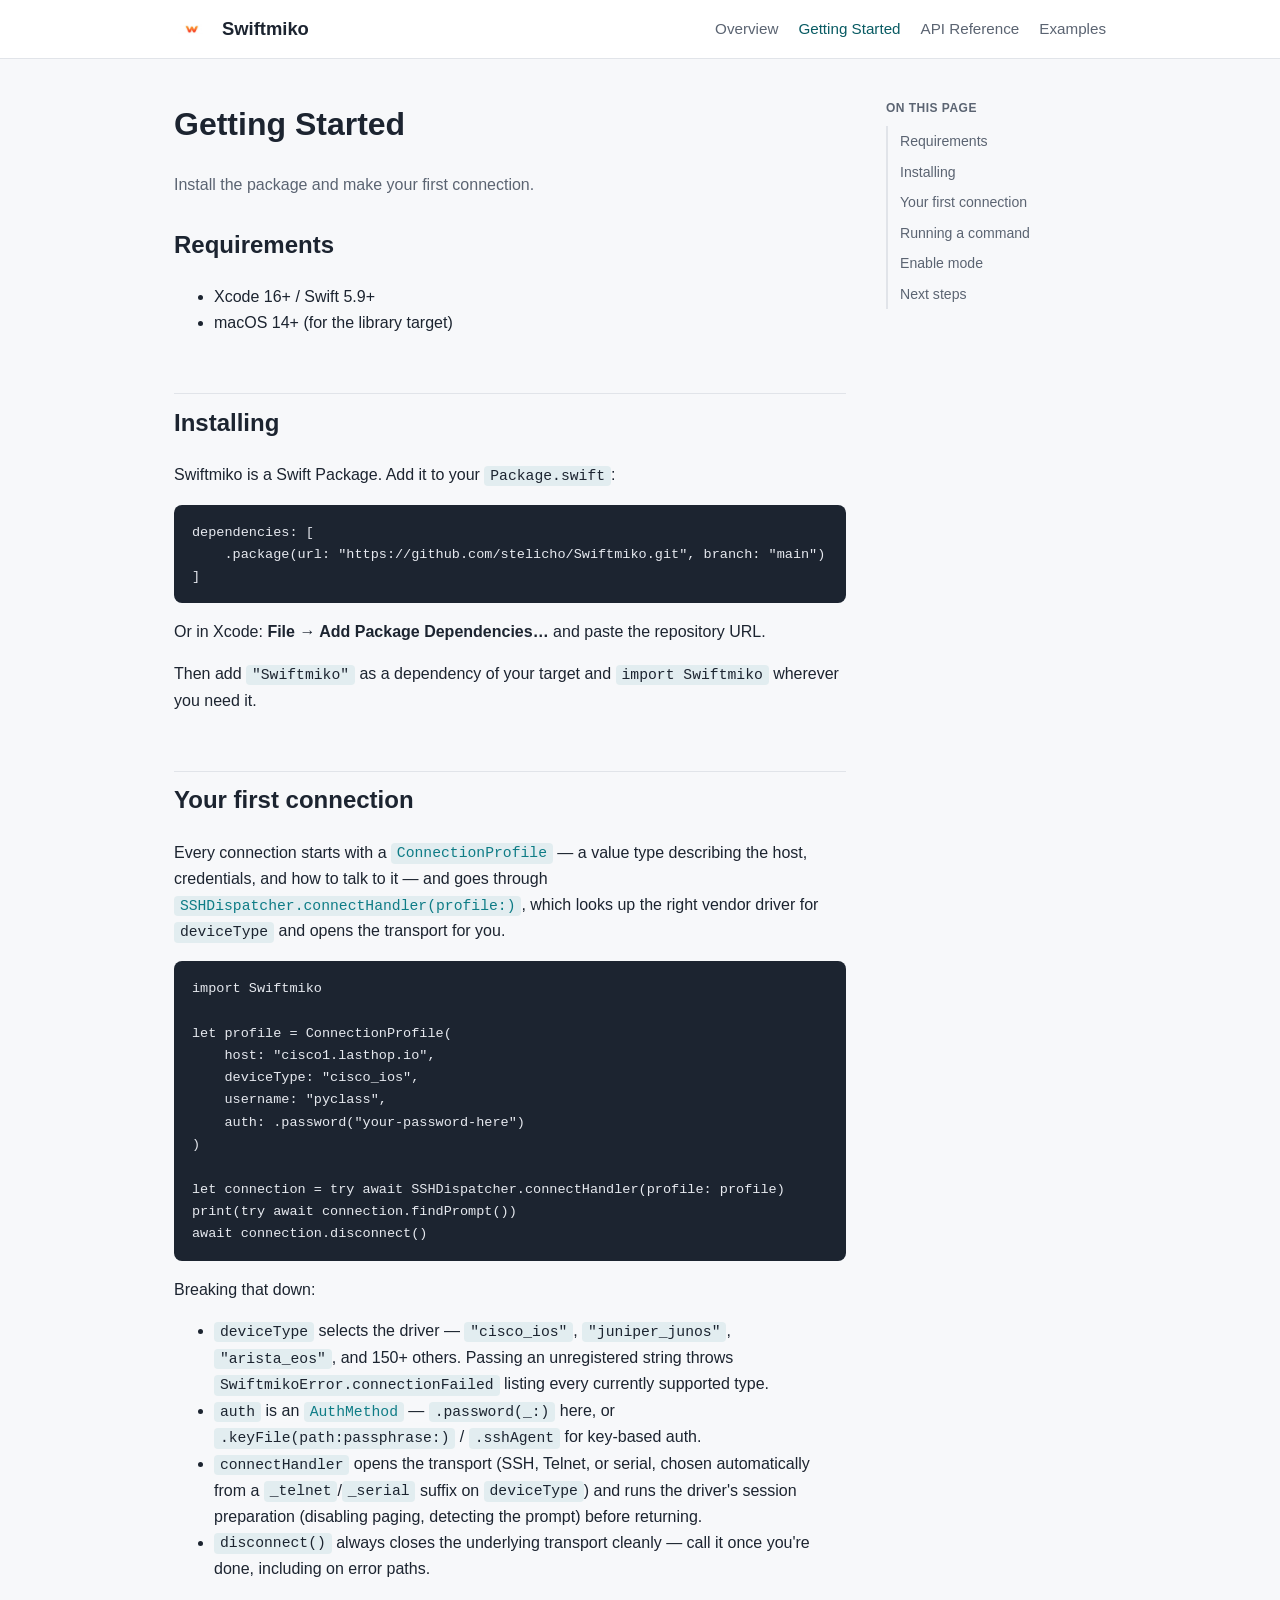
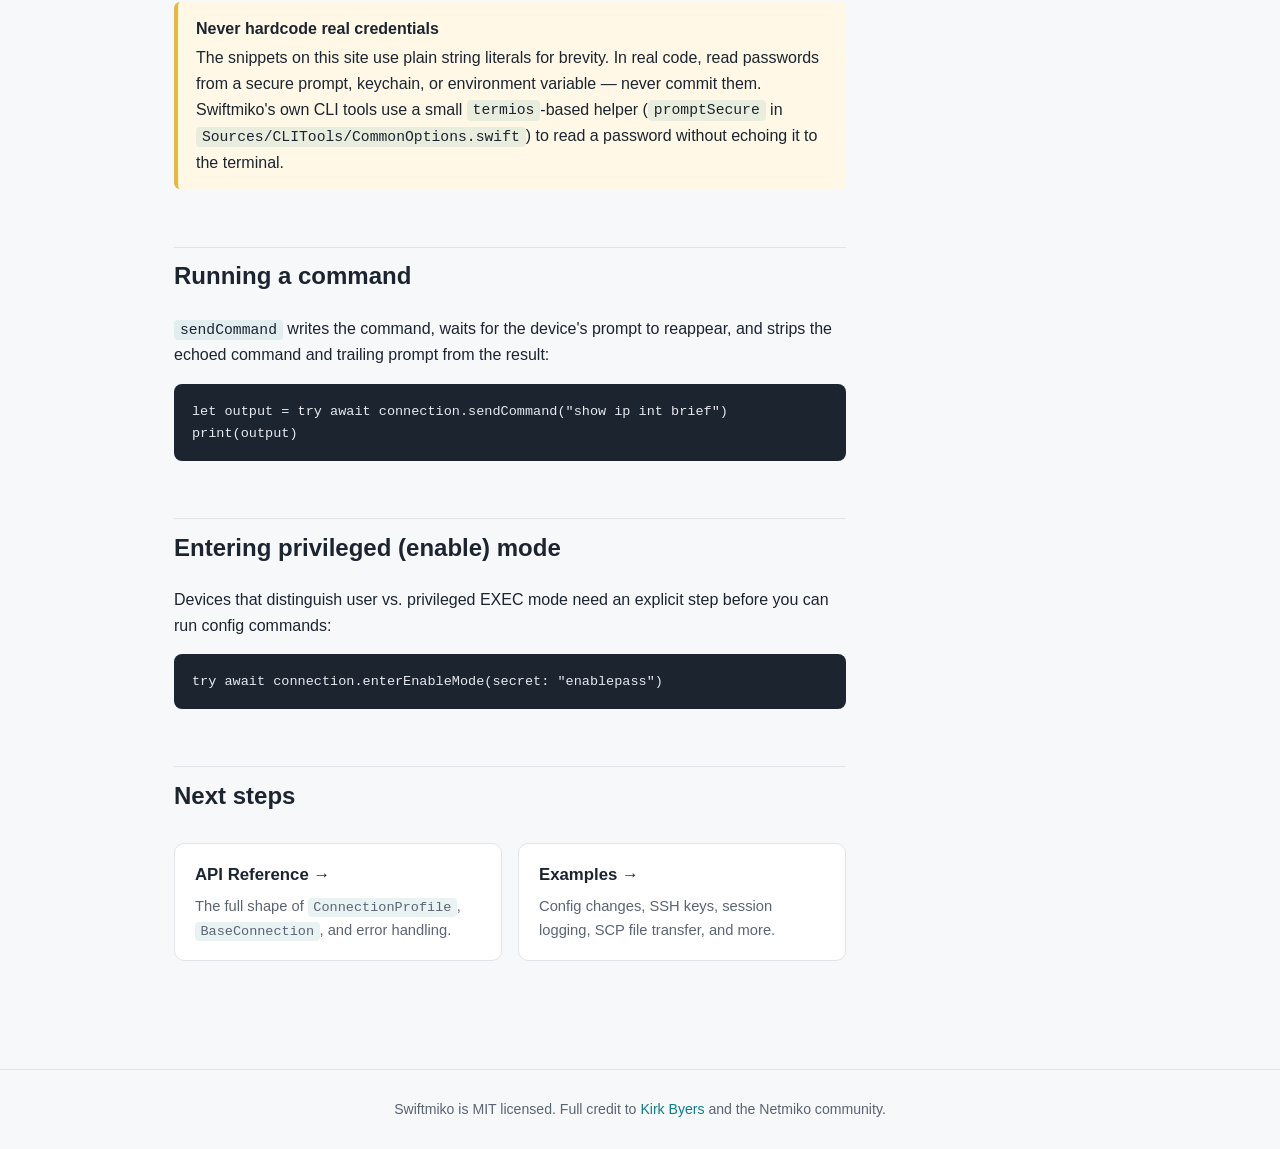
==== Docs/getting-started.html @ 96a62c95 "Add HTML documentation site to Docs/ Static, dependency-free reference covering getting started, the" ====
<!DOCTYPE html>
<html lang="en">
<head>
    <meta charset="UTF-8">
    <meta name="viewport" content="width=device-width, initial-scale=1.0">
    <title>Getting Started — Swiftmiko</title>
    <link rel="stylesheet" href="./styles.css">
</head>
<body>
    <header class="site-header">
        <div class="header-inner">
            <img class="logo" src="../Images/Swiftmiko-Icons/favicon/apple-touch-icon.png" alt="Swiftmiko icon">
            <span class="site-title">Swiftmiko</span>
            <nav class="site-nav">
                <a href="./index.html">Overview</a>
                <a href="./getting-started.html" class="active">Getting Started</a>
                <a href="./api-reference.html">API Reference</a>
                <a href="./examples.html">Examples</a>
            </nav>
        </div>
    </header>

    <main>
        <div class="layout">
            <div class="content">
                <h1>Getting Started</h1>
                <p class="muted">Install the package and make your first connection.</p>

                <h2 id="requirements">Requirements</h2>
                <ul>
                    <li>Xcode 16+ / Swift 5.9+</li>
                    <li>macOS 14+ (for the library target)</li>
                </ul>

                <h2 id="installing">Installing</h2>
                <p>Swiftmiko is a Swift Package. Add it to your <code>Package.swift</code>:</p>
                <pre><code>dependencies: [
    .package(url: "https://github.com/stelicho/Swiftmiko.git", branch: "main")
]</code></pre>
                <p>Or in Xcode: <strong>File → Add Package Dependencies…</strong> and paste the repository URL.</p>
                <p>
                    Then add <code>"Swiftmiko"</code> as a dependency of your target and
                    <code>import Swiftmiko</code> wherever you need it.
                </p>

                <h2 id="first-connection">Your first connection</h2>
                <p>
                    Every connection starts with a <a href="./api-reference.html#connection-profile"><code>ConnectionProfile</code></a> —
                    a value type describing the host, credentials, and how to talk to
                    it — and goes through
                    <a href="./api-reference.html#ssh-dispatcher"><code>SSHDispatcher.connectHandler(profile:)</code></a>,
                    which looks up the right vendor driver for <code>deviceType</code>
                    and opens the transport for you.
                </p>
                <pre><code>import Swiftmiko

let profile = ConnectionProfile(
    host: "cisco1.lasthop.io",
    deviceType: "cisco_ios",
    username: "pyclass",
    auth: .password("your-password-here")
)

let connection = try await SSHDispatcher.connectHandler(profile: profile)
print(try await connection.findPrompt())
await connection.disconnect()</code></pre>

                <p>Breaking that down:</p>
                <ul>
                    <li><code>deviceType</code> selects the driver — <code>"cisco_ios"</code>, <code>"juniper_junos"</code>, <code>"arista_eos"</code>, and 150+ others. Passing an unregistered string throws <code>SwiftmikoError.connectionFailed</code> listing every currently supported type.</li>
                    <li><code>auth</code> is an <a href="./api-reference.html#auth-method"><code>AuthMethod</code></a> — <code>.password(_:)</code> here, or <code>.keyFile(path:passphrase:)</code> / <code>.sshAgent</code> for key-based auth.</li>
                    <li><code>connectHandler</code> opens the transport (SSH, Telnet, or serial, chosen automatically from a <code>_telnet</code>/<code>_serial</code> suffix on <code>deviceType</code>) and runs the driver's session preparation (disabling paging, detecting the prompt) before returning.</li>
                    <li><code>disconnect()</code> always closes the underlying transport cleanly — call it once you're done, including on error paths.</li>
                </ul>

                <div class="callout">
                    <strong>Never hardcode real credentials</strong>
                    The snippets on this site use plain string literals for
                    brevity. In real code, read passwords from a secure prompt,
                    keychain, or environment variable — never commit them.
                    Swiftmiko's own CLI tools use a small <code>termios</code>-based
                    helper (<code>promptSecure</code> in <code>Sources/CLITools/CommonOptions.swift</code>)
                    to read a password without echoing it to the terminal.
                </div>

                <h2 id="running-commands">Running a command</h2>
                <p>
                    <code>sendCommand</code> writes the command, waits for the
                    device's prompt to reappear, and strips the echoed command
                    and trailing prompt from the result:
                </p>
                <pre><code>let output = try await connection.sendCommand("show ip int brief")
print(output)</code></pre>

                <h2 id="privileged-mode">Entering privileged (enable) mode</h2>
                <p>Devices that distinguish user vs. privileged EXEC mode need an explicit step before you can run config commands:</p>
                <pre><code>try await connection.enterEnableMode(secret: "enablepass")</code></pre>

                <h2 id="next-steps">Next steps</h2>
                <div class="card-grid">
                    <a class="card" href="./api-reference.html">
                        <h3>API Reference →</h3>
                        <p>The full shape of <code>ConnectionProfile</code>, <code>BaseConnection</code>, and error handling.</p>
                    </a>
                    <a class="card" href="./examples.html">
                        <h3>Examples →</h3>
                        <p>Config changes, SSH keys, session logging, SCP file transfer, and more.</p>
                    </a>
                </div>
            </div>
            <aside class="toc">
                <h4>On this page</h4>
                <ul>
                    <li><a href="#requirements">Requirements</a></li>
                    <li><a href="#installing">Installing</a></li>
                    <li><a href="#first-connection">Your first connection</a></li>
                    <li><a href="#running-commands">Running a command</a></li>
                    <li><a href="#privileged-mode">Enable mode</a></li>
                    <li><a href="#next-steps">Next steps</a></li>
                </ul>
            </aside>
        </div>
    </main>

    <footer class="site-footer">
        Swiftmiko is MIT licensed. Full credit to
        <a href="https://github.com/ktbyers">Kirk Byers</a> and the Netmiko community.
    </footer>
</body>
</html>
---- Docs/styles.css ----
:root {
    --bg: #f7f8fa;
    --bg-panel: #ffffff;
    --text: #1c2430;
    --text-muted: #5b6472;
    --border: #e1e4e9;
    --accent: #0e7c86;
    --accent-dark: #095b63;
    --code-bg: #1c2430;
    --code-text: #e6e9ef;
    --callout-bg: #fff8e6;
    --callout-border: #e8b93a;
    --max-width: 980px;
}

* { box-sizing: border-box; }

html { scroll-behavior: smooth; }

body {
    margin: 0;
    background: var(--bg);
    color: var(--text);
    font-family: -apple-system, BlinkMacSystemFont, "Segoe UI", Helvetica, Arial, sans-serif;
    line-height: 1.6;
}

a { color: var(--accent); text-decoration: none; }
a:hover { color: var(--accent-dark); text-decoration: underline; }

code, pre, kbd {
    font-family: "SF Mono", Menlo, Consolas, "Courier New", monospace;
    font-size: 0.92em;
}

code {
    background: rgba(14, 124, 134, 0.09);
    padding: 0.15em 0.4em;
    border-radius: 4px;
}

pre {
    background: var(--code-bg);
    color: var(--code-text);
    padding: 16px 18px;
    border-radius: 8px;
    overflow-x: auto;
    line-height: 1.5;
}

pre code {
    background: none;
    padding: 0;
    color: inherit;
}

/* Site header / nav */
header.site-header {
    background: var(--bg-panel);
    border-bottom: 1px solid var(--border);
    position: sticky;
    top: 0;
    z-index: 10;
}

.header-inner {
    max-width: var(--max-width);
    margin: 0 auto;
    display: flex;
    align-items: center;
    gap: 14px;
    padding: 12px 24px;
}

.header-inner img.logo {
    width: 34px;
    height: 34px;
    border-radius: 7px;
    object-fit: cover;
}

.header-inner .site-title {
    font-weight: 700;
    font-size: 1.15rem;
    color: var(--text);
}

nav.site-nav {
    margin-left: auto;
    display: flex;
    gap: 20px;
    flex-wrap: wrap;
}

nav.site-nav a {
    color: var(--text-muted);
    font-size: 0.95rem;
    font-weight: 500;
}

nav.site-nav a.active,
nav.site-nav a:hover {
    color: var(--accent-dark);
}

/* Layout */
main {
    max-width: var(--max-width);
    margin: 0 auto;
    padding: 40px 24px 80px;
}

.layout {
    display: flex;
    gap: 40px;
    align-items: flex-start;
}

.content {
    flex: 1;
    min-width: 0;
}

aside.toc {
    width: 220px;
    flex-shrink: 0;
    position: sticky;
    top: 84px;
    font-size: 0.88rem;
}

aside.toc h4 {
    margin: 0 0 8px;
    color: var(--text-muted);
    text-transform: uppercase;
    letter-spacing: 0.04em;
    font-size: 0.75rem;
}

aside.toc ul {
    list-style: none;
    margin: 0;
    padding: 0;
    border-left: 2px solid var(--border);
}

aside.toc li a {
    display: block;
    padding: 4px 12px;
    color: var(--text-muted);
}

aside.toc li a:hover {
    color: var(--accent-dark);
    text-decoration: none;
}

@media (max-width: 860px) {
    aside.toc { display: none; }
}

/* Hero */
.hero {
    text-align: center;
    padding: 24px 0 8px;
}

.hero img.hero-logo {
    width: 96px;
    height: 96px;
    border-radius: 18px;
    object-fit: cover;
    margin-bottom: 16px;
}

.hero h1 {
    font-size: 2.4rem;
    margin: 0 0 8px;
}

.hero p.tagline {
    color: var(--text-muted);
    font-size: 1.15rem;
    max-width: 640px;
    margin: 0 auto 28px;
}

/* Typography */
h1 { font-size: 2rem; margin-top: 0; }
h2 {
    font-size: 1.5rem;
    margin-top: 2.4em;
    padding-top: 0.4em;
    border-top: 1px solid var(--border);
}
h2:first-of-type { border-top: none; margin-top: 1.2em; padding-top: 0; }
h3 { font-size: 1.15rem; margin-top: 1.8em; }
p, li { color: var(--text); }
.muted { color: var(--text-muted); }

/* Callouts */
.callout {
    background: var(--callout-bg);
    border-left: 4px solid var(--callout-border);
    border-radius: 6px;
    padding: 14px 18px;
    margin: 20px 0;
}

.callout strong { display: block; margin-bottom: 4px; }

/* Cards */
.card-grid {
    display: grid;
    grid-template-columns: repeat(auto-fit, minmax(220px, 1fr));
    gap: 16px;
    margin: 28px 0;
}

.card {
    background: var(--bg-panel);
    border: 1px solid var(--border);
    border-radius: 10px;
    padding: 18px 20px;
    display: block;
}

.card h3 {
    margin: 0 0 6px;
    font-size: 1.05rem;
    color: var(--text);
}

.card p {
    margin: 0;
    font-size: 0.92rem;
    color: var(--text-muted);
}

/* Tables */
table {
    width: 100%;
    border-collapse: collapse;
    margin: 18px 0 28px;
    font-size: 0.92rem;
}

th, td {
    text-align: left;
    padding: 8px 12px;
    border-bottom: 1px solid var(--border);
    vertical-align: top;
}

th {
    color: var(--text-muted);
    font-weight: 600;
    font-size: 0.82rem;
    text-transform: uppercase;
    letter-spacing: 0.03em;
}

td code { white-space: nowrap; }

/* Footer */
footer.site-footer {
    border-top: 1px solid var(--border);
    padding: 28px 24px;
    text-align: center;
    color: var(--text-muted);
    font-size: 0.88rem;
}
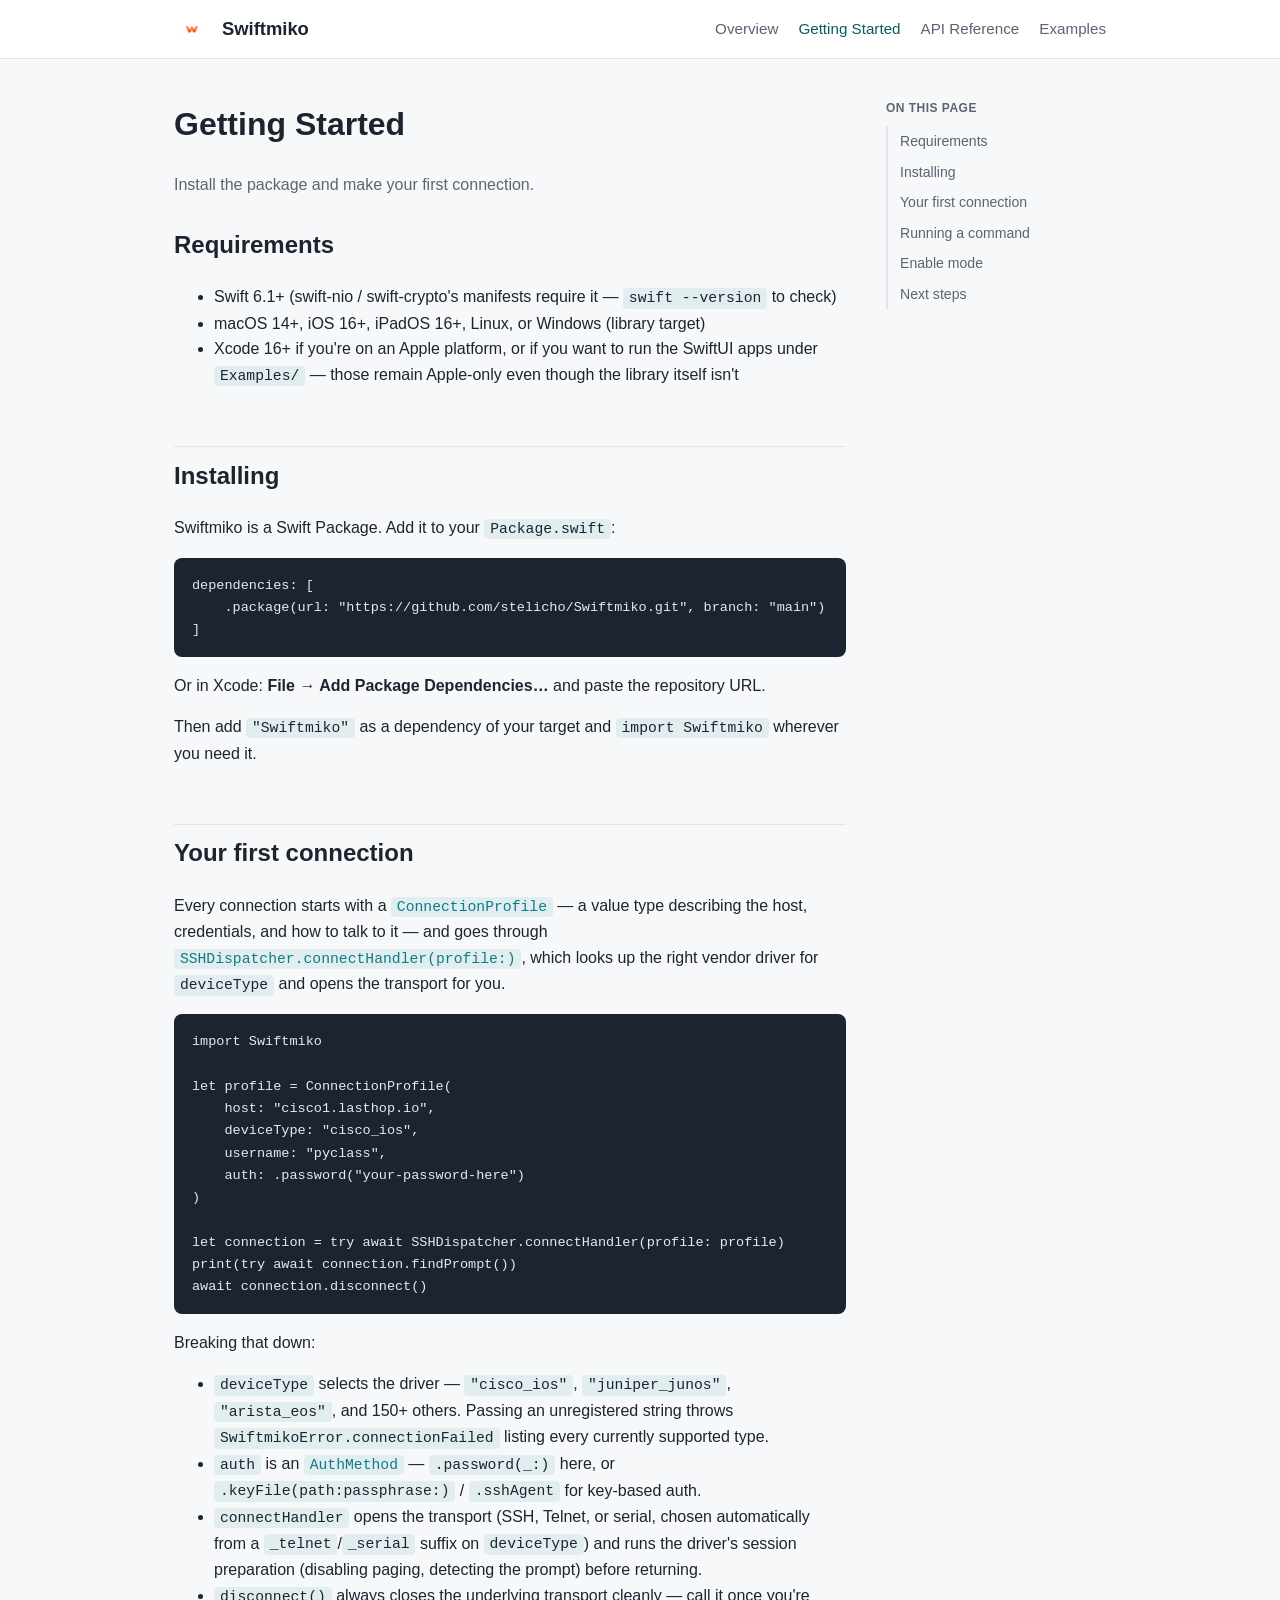
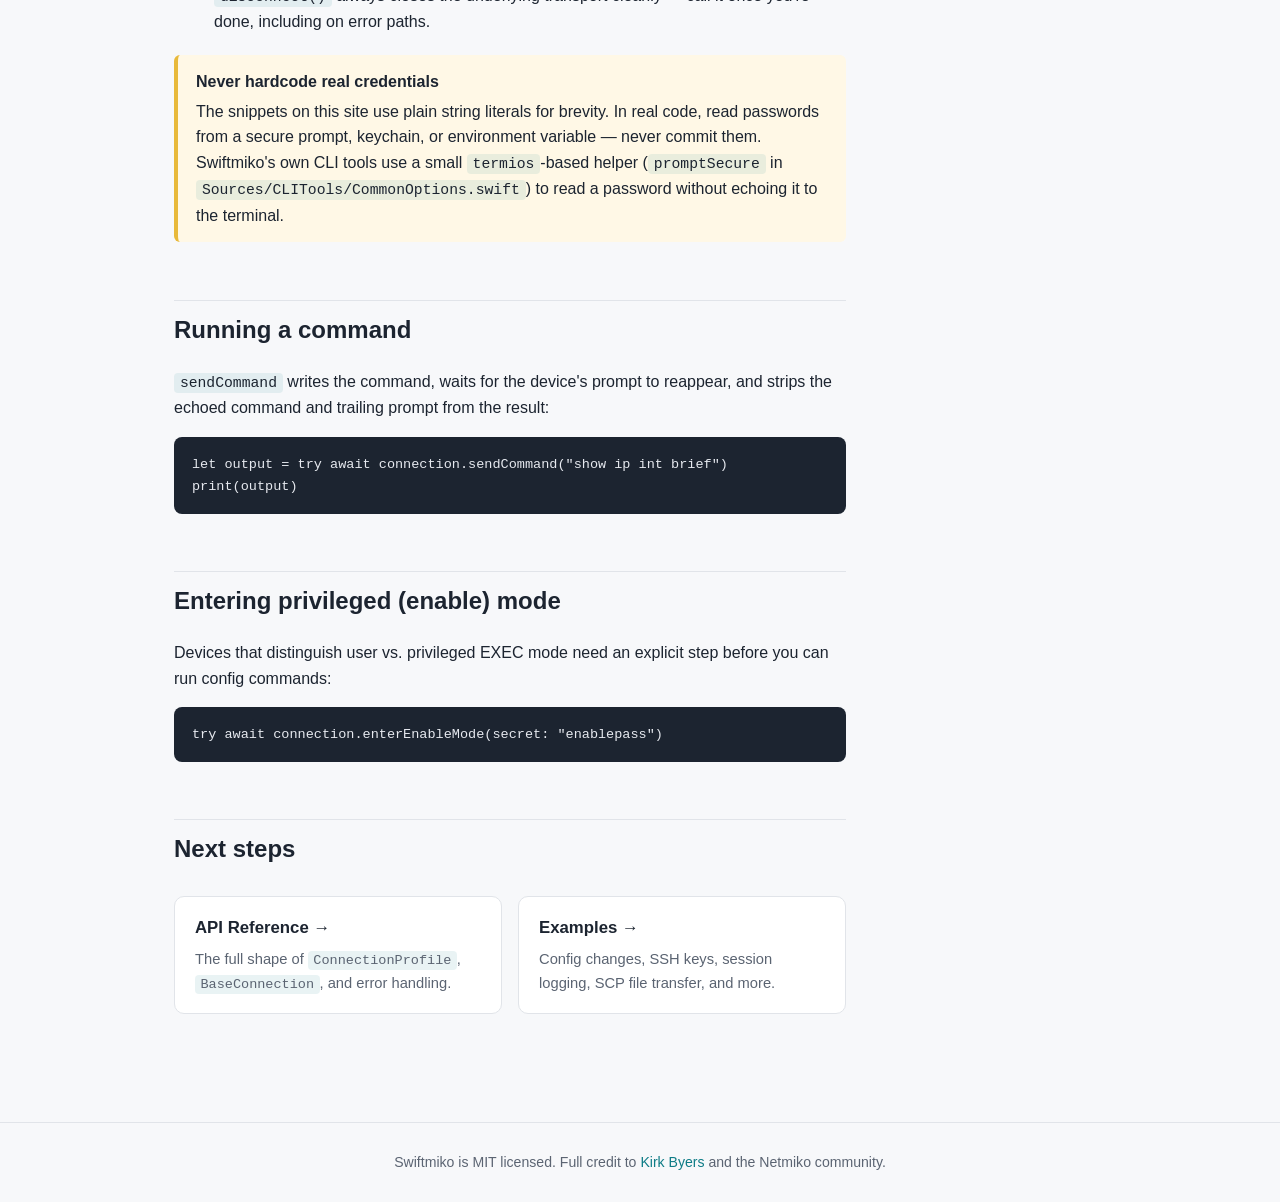
==== commit e5d1c215: "Close doc rot in TESTING.md, VENDOR.md, and the Docs/ HTML site - Docs/index.html and Docs/getting-s" ====
--- a/Docs/getting-started.html
+++ b/Docs/getting-started.html
@@ -28,8 +28,9 @@
 
                 <h2 id="requirements">Requirements</h2>
                 <ul>
-                    <li>Xcode 16+ / Swift 5.9+</li>
-                    <li>macOS 14+ (for the library target)</li>
+                    <li>Swift 6.1+ (swift-nio / swift-crypto's manifests require it — <code>swift --version</code> to check)</li>
+                    <li>macOS 14+, iOS 16+, iPadOS 16+, Linux, or Windows (library target)</li>
+                    <li>Xcode 16+ if you're on an Apple platform, or if you want to run the SwiftUI apps under <code>Examples/</code> — those remain Apple-only even though the library itself isn't</li>
                 </ul>
 
                 <h2 id="installing">Installing</h2>
